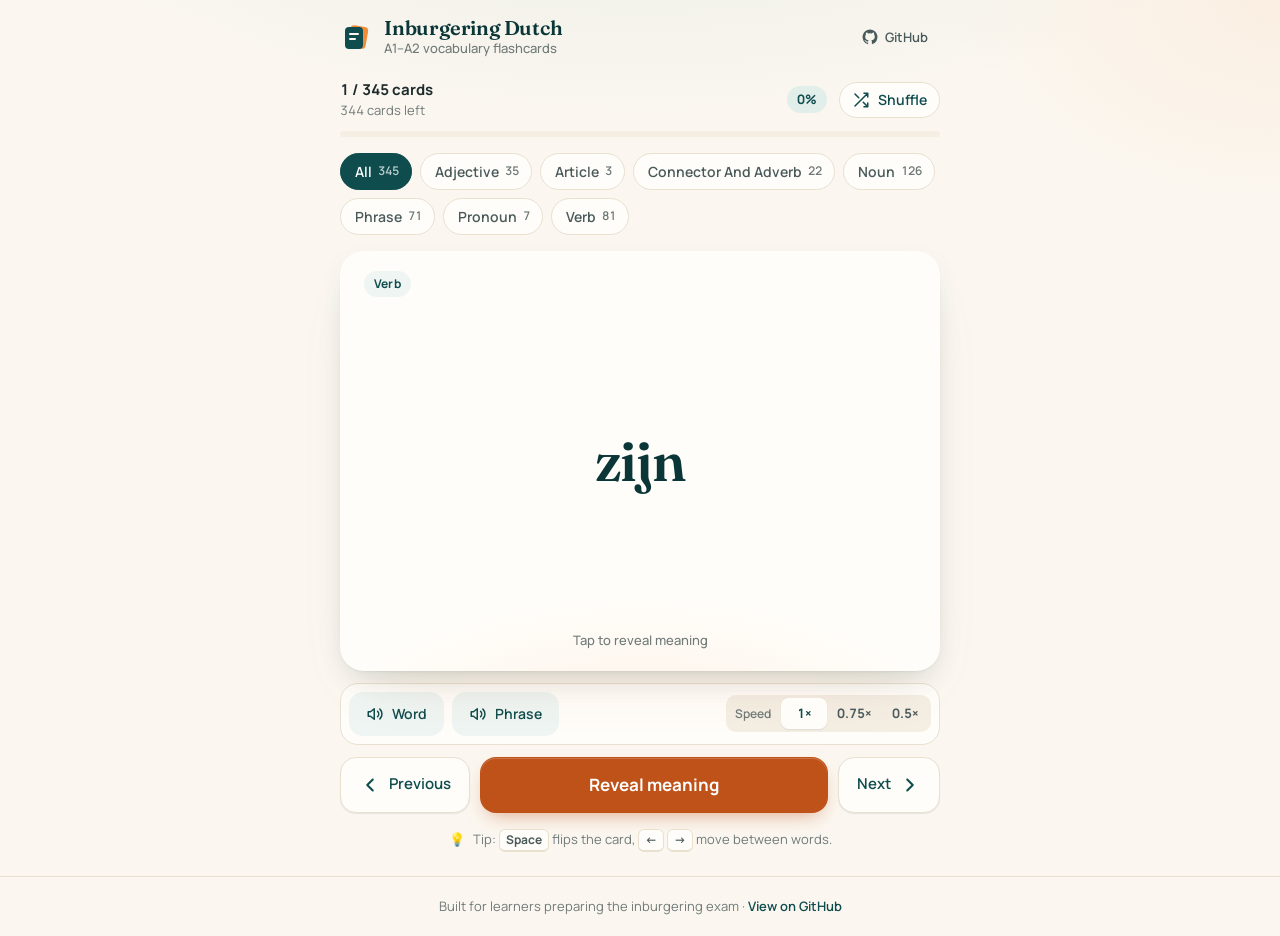
==== index.html @ 15e7867c "(feat) redesign flash cards design" ====
<!--
  Inburgering Dutch Vocabulary Flashcard Game

  This offline HTML page presents a set of essential Dutch words typically
  encountered in integration (inburgering) exams. Each flashcard shows a
  Dutch word on the front and reveals its English translation along with
  an example sentence (in Dutch and English) on the back. Players can
  navigate through the deck, shuffle the order and flip the card to test
  their memory. The interface is intentionally minimal so it works
  across devices, including iOS iPad browsers that support local
  HTML/JavaScript files. Note: Safari on iOS may not open HTML files
  directly from the Files app; open it using a third‑party browser like
  Edge or Chrome or host it on a simple web server.
-->
<!DOCTYPE html>
<html lang="en">
<head>
  <meta charset="UTF-8">
  <meta name="viewport" content="width=device-width, initial-scale=1.0, viewport-fit=cover">
  <title>Inburgering Dutch Vocabulary Flashcards</title>
  <meta name="description" content="Free flashcards for the Dutch inburgering exam (A1/A2): essential words with English translations, example sentences and Dutch pronunciation.">
  <meta name="theme-color" content="#fbf7f0">
  <link rel="icon" href="assets/img/favicon.ico" type="image/x-icon">
  <link rel="preconnect" href="https://fonts.googleapis.com">
  <link rel="preconnect" href="https://fonts.gstatic.com" crossorigin>
  <link rel="stylesheet" href="https://fonts.googleapis.com/css2?family=Fraunces:ital,opsz,wght@0,9..144,500;0,9..144,600;1,9..144,400&family=Manrope:wght@400;500;600;700&display=swap">
  <link rel="stylesheet" href="assets/css/style.css">
</head>
<body>
  <header class="site-header">
    <div class="brand">
      <span class="brand-mark" aria-hidden="true">
        <svg viewBox="0 0 32 32" width="32" height="32">
          <rect x="9" y="5" width="18" height="22" rx="4" fill="#f28c38" transform="rotate(10 18 16)"/>
          <rect x="5" y="6" width="18" height="22" rx="4" fill="#0f4c4d"/>
          <path d="M10 13h8M10 18h5" stroke="#fbf7f0" stroke-width="2" stroke-linecap="round"/>
        </svg>
      </span>
      <div class="brand-text">
        <h1>Inburgering Dutch</h1>
        <p>A1–A2 vocabulary flashcards</p>
      </div>
    </div>
    <a class="header-link" href="https://github.com/guilhermeborgesbastos/Inburgering-Flashcard-Game-AI" target="_blank" rel="noopener">
      <svg viewBox="0 0 24 24" width="18" height="18" aria-hidden="true"><path fill="currentColor" d="M12 2a10 10 0 0 0-3.16 19.49c.5.09.68-.22.68-.48v-1.7c-2.78.6-3.37-1.34-3.37-1.34-.45-1.15-1.11-1.46-1.11-1.46-.91-.62.07-.6.07-.6 1 .07 1.53 1.03 1.53 1.03.9 1.52 2.34 1.08 2.91.83.09-.65.35-1.09.63-1.34-2.22-.25-4.55-1.11-4.55-4.94 0-1.09.39-1.98 1.03-2.68-.1-.25-.45-1.27.1-2.64 0 0 .84-.27 2.75 1.02a9.5 9.5 0 0 1 5 0c1.91-1.29 2.75-1.02 2.75-1.02.55 1.37.2 2.39.1 2.64.64.7 1.03 1.59 1.03 2.68 0 3.84-2.34 4.68-4.57 4.93.36.31.68.92.68 1.85v2.74c0 .27.18.58.69.48A10 10 0 0 0 12 2Z"/></svg>
      <span>GitHub</span>
    </a>
  </header>

  <main class="main-content">
    <!-- Progress -->
    <section class="progress-panel" aria-label="Study progress">
      <div class="progress-row">
        <div class="progress-stats">
          <span class="progress-counter" id="progress-counter">0 / 0 cards</span>
          <span class="progress-remaining"><span id="remaining-cards">0 cards</span> left</span>
        </div>
        <span class="progress-percentage" id="progress-percentage">0%</span>
        <button id="shuffle-btn" class="btn btn-ghost" type="button" disabled>
          <svg viewBox="0 0 24 24" width="18" height="18" aria-hidden="true"><path d="M16 3h5v5M4 20 21 3M21 16v5h-5M15 15l6 6M4 4l5 5" fill="none" stroke="currentColor" stroke-width="2" stroke-linecap="round" stroke-linejoin="round"/></svg>
          <span>Shuffle</span>
        </button>
      </div>
      <div class="progress-bar" id="progress-bar" role="progressbar" aria-label="Position in deck" aria-valuemin="0" aria-valuemax="100" aria-valuenow="0">
        <div class="progress-bar-fill"></div>
      </div>
    </section>

    <!-- Category filter (chips are generated from the card data) -->
    <nav class="category-filter" id="category-filter" aria-label="Filter by category"></nav>

    <!-- Flashcard -->
    <section class="study" aria-label="Flashcard">
      <div class="card-stage">
        <div class="card" id="card" role="button" tabindex="0" aria-live="polite">
          <div class="card-side card-front" id="card-front">
            <span class="card-skeleton" aria-hidden="true"></span>
            <span class="card-hint">Loading cards…</span>
          </div>
          <div class="card-side card-back" id="card-back" aria-hidden="true"></div>
        </div>
      </div>

      <!-- Pronunciation -->
      <div class="listen-bar">
        <div class="listen-buttons">
          <button id="play-word-btn" class="btn btn-soft audio-btn" type="button">
            <svg viewBox="0 0 24 24" width="18" height="18" aria-hidden="true"><path d="M11 5 6 9H3v6h3l5 4V5ZM15.5 8.5a5 5 0 0 1 0 7M18.5 5.5a9 9 0 0 1 0 13" fill="none" stroke="currentColor" stroke-width="2" stroke-linecap="round" stroke-linejoin="round"/></svg>
            <span>Word</span>
          </button>
          <button id="play-example-btn" class="btn btn-soft audio-btn" type="button">
            <svg viewBox="0 0 24 24" width="18" height="18" aria-hidden="true"><path d="M11 5 6 9H3v6h3l5 4V5ZM15.5 8.5a5 5 0 0 1 0 7M18.5 5.5a9 9 0 0 1 0 13" fill="none" stroke="currentColor" stroke-width="2" stroke-linecap="round" stroke-linejoin="round"/></svg>
            <span>Phrase</span>
          </button>
        </div>
        <fieldset class="speed-control">
          <legend class="visually-hidden">Pronunciation speed</legend>
          <span class="speed-label" aria-hidden="true">Speed</span>
          <label title="Normal speed">
            <input type="radio" name="speech-speed" value="normal" checked>
            <span>1×</span>
          </label>
          <label title="Slower (-25%)">
            <input type="radio" name="speech-speed" value="slower">
            <span>0.75×</span>
          </label>
          <label title="Slow (-50%)">
            <input type="radio" name="speech-speed" value="slow">
            <span>0.5×</span>
          </label>
        </fieldset>
      </div>

      <!-- Primary study controls -->
      <div class="action-bar">
        <button id="prev-btn" class="btn btn-nav" type="button" aria-label="Previous card" disabled>
          <svg viewBox="0 0 24 24" width="22" height="22" aria-hidden="true"><path d="m15 18-6-6 6-6" fill="none" stroke="currentColor" stroke-width="2.25" stroke-linecap="round" stroke-linejoin="round"/></svg>
          <span class="btn-nav-text">Previous</span>
        </button>
        <button id="reveal-btn" class="btn btn-primary" type="button" disabled>Reveal meaning</button>
        <button id="next-btn" class="btn btn-nav" type="button" aria-label="Next card" disabled>
          <span class="btn-nav-text">Next</span>
          <svg viewBox="0 0 24 24" width="22" height="22" aria-hidden="true"><path d="m9 18 6-6-6-6" fill="none" stroke="currentColor" stroke-width="2.25" stroke-linecap="round" stroke-linejoin="round"/></svg>
        </button>
      </div>
    </section>

    <p class="tip-section">
      <span class="tip-icon" aria-hidden="true">💡</span>
      <span id="tip-text">Tip: Use Shuffle to mix things up and improve retention.</span>
    </p>
  </main>

  <footer class="site-footer">
    <p>Built for learners preparing the inburgering exam ·
      <a href="https://github.com/guilhermeborgesbastos/Inburgering-Flashcard-Game-AI" target="_blank" rel="noopener">View on GitHub</a>
    </p>
  </footer>

  <!-- Google tag (gtag.js) -->
  <script async src="https://www.googletagmanager.com/gtag/js?id=G-21RSDRNMG3"></script>
  <script>
    window.dataLayer = window.dataLayer || [];
    function gtag(){dataLayer.push(arguments);}
    gtag('js', new Date());

    gtag('config', 'G-21RSDRNMG3');
  </script>

  <script src="assets/js/app.js"></script>
</body>
</html>
---- assets/css/style.css ----
:root {
  --ivory: #fbf7f0;
  --surface: #fffdf9;
  --surface-sunk: #f4eee3;
  --line: #e9e0d0;
  --ink: #1d2b2c;
  --ink-soft: #4a5a5b;
  --muted: #6f7a78;
  --teal-900: #0b3637;
  --teal-700: #0f4c4d;
  --teal-500: #2a7372;
  --teal-100: #e1eeea;
  --teal-50: #eef5f2;
  --orange: #f28c38;
  --orange-deep: #bf5219;
  --orange-deeper: #a54514;
  --orange-50: #fdf0e4;

  --font-ui: 'Manrope', -apple-system, BlinkMacSystemFont, 'Segoe UI', Roboto, sans-serif;
  --font-display: 'Fraunces', Georgia, 'Times New Roman', serif;

  --radius-sm: 10px;
  --radius-md: 14px;
  --radius-lg: 24px;
  --shadow-sm: 0 1px 2px rgba(15, 76, 77, 0.06), 0 1px 1px rgba(15, 76, 77, 0.04);
  --shadow-card: 0 1px 2px rgba(15, 76, 77, 0.06), 0 12px 32px -12px rgba(15, 76, 77, 0.22), 0 28px 60px -30px rgba(191, 82, 25, 0.18);
  --ease-out: cubic-bezier(0.22, 1, 0.36, 1);
  --focus-ring: 0 0 0 3px var(--ivory), 0 0 0 5px var(--teal-500);
}

* {
  box-sizing: border-box;
}

html {
  min-height: 100%;
  height: 100%;
  -webkit-text-size-adjust: 100%;
}

body {
  font-family: var(--font-ui);
  background-color: var(--ivory);
  background-image:
    radial-gradient(60rem 28rem at 50% -12rem, rgba(42, 115, 114, 0.10), transparent 70%),
    radial-gradient(30rem 20rem at 100% 0, rgba(242, 140, 56, 0.08), transparent 70%);
  background-repeat: no-repeat;
  margin: 0;
  padding: 0;
  display: flex;
  flex-direction: column;
  align-items: center;
  min-height: 100%;
  min-height: -webkit-fill-available;
  min-height: 100dvh;
  overscroll-behavior-y: contain;
  color: var(--ink);
  line-height: 1.5;
  -webkit-font-smoothing: antialiased;
  -webkit-tap-highlight-color: transparent;
}

button,
input {
  font: inherit;
  color: inherit;
}

.visually-hidden {
  position: absolute;
  width: 1px;
  height: 1px;
  margin: -1px;
  padding: 0;
  overflow: hidden;
  clip: rect(0 0 0 0);
  white-space: nowrap;
  border: 0;
}

/* Header */

.site-header {
  width: 100%;
  max-width: 640px;
  display: flex;
  align-items: center;
  justify-content: space-between;
  gap: 16px;
  padding: max(16px, env(safe-area-inset-top)) 20px 4px;
}

.brand {
  display: flex;
  align-items: center;
  gap: 12px;
}

.brand-mark {
  display: flex;
  flex-shrink: 0;
}

.brand-text h1 {
  margin: 0;
  font-family: var(--font-display);
  font-size: 1.25rem;
  font-weight: 600;
  letter-spacing: -0.01em;
  line-height: 1.15;
  color: var(--teal-900);
}

.brand-text p {
  margin: 0;
  font-size: 0.8125rem;
  font-weight: 500;
  color: var(--muted);
}

.header-link {
  display: inline-flex;
  align-items: center;
  gap: 6px;
  padding: 8px 12px;
  border-radius: 999px;
  font-size: 0.8125rem;
  font-weight: 600;
  color: var(--ink-soft);
  text-decoration: none;
  transition: background-color 0.2s, color 0.2s;
}

.header-link:hover {
  background-color: var(--teal-50);
  color: var(--teal-700);
}

.header-link:focus-visible {
  outline: none;
  box-shadow: var(--focus-ring);
}

/* Layout */

.main-content {
  width: 100%;
  max-width: 640px;
  padding: 16px 20px 24px;
  display: flex;
  flex-direction: column;
  gap: 16px;
  flex: 1;
}

/* Progress */

.progress-panel {
  display: flex;
  flex-direction: column;
  gap: 10px;
}

.progress-row {
  display: flex;
  align-items: center;
  gap: 12px;
}

.progress-stats {
  display: flex;
  flex-direction: column;
  flex: 1;
  min-width: 0;
}

.progress-counter {
  font-size: 0.9375rem;
  font-weight: 700;
  color: var(--ink);
  font-variant-numeric: tabular-nums;
}

.progress-remaining {
  font-size: 0.8125rem;
  color: var(--muted);
  font-variant-numeric: tabular-nums;
}

.progress-percentage {
  font-size: 0.8125rem;
  font-weight: 700;
  color: var(--teal-700);
  background-color: var(--teal-100);
  padding: 4px 10px;
  border-radius: 999px;
  font-variant-numeric: tabular-nums;
}

.progress-bar {
  width: 100%;
  height: 6px;
  background-color: var(--surface-sunk);
  border-radius: 999px;
  overflow: hidden;
}

.progress-bar-fill {
  height: 100%;
  width: 0;
  border-radius: inherit;
  background: linear-gradient(90deg, var(--teal-500), var(--teal-700));
  transition: width 0.4s var(--ease-out);
}

/* Category chips */

.category-filter {
  display: flex;
  flex-wrap: wrap;
  gap: 8px;
}

.chip {
  display: inline-flex;
  align-items: center;
  gap: 6px;
  padding: 7px 12px 7px 14px;
  border: 1px solid var(--line);
  border-radius: 999px;
  background-color: var(--surface);
  font-size: 0.875rem;
  font-weight: 600;
  color: var(--ink-soft);
  white-space: nowrap;
  cursor: pointer;
  transition: background-color 0.2s, border-color 0.2s, color 0.2s, transform 0.15s;
}

.chip-count {
  font-size: 0.75rem;
  font-weight: 600;
  color: var(--muted);
  font-variant-numeric: tabular-nums;
  transition: color 0.2s;
}

.chip:hover {
  border-color: var(--teal-500);
  color: var(--teal-700);
}

.chip:active {
  transform: scale(0.97);
}

.chip[aria-pressed="true"] {
  background-color: var(--teal-700);
  border-color: var(--teal-700);
  color: #fff;
}

.chip[aria-pressed="true"] .chip-count {
  color: rgba(255, 255, 255, 0.72);
}

.chip:focus-visible {
  outline: none;
  box-shadow: var(--focus-ring);
}

/* Flashcard */

.study {
  display: flex;
  flex-direction: column;
  gap: 12px;
}

.card-stage {
  perspective: 1400px;
}

.card {
  position: relative;
  width: 100%;
  height: 320px;
  height: clamp(300px, 48vh, 420px);
  height: clamp(300px, 48dvh, 420px);
  transform-style: preserve-3d;
  transition: transform 0.6s var(--ease-out);
  cursor: pointer;
  border-radius: var(--radius-lg);
  outline: none;
}

.card.no-transition {
  transition: none;
}

.card.flip {
  transform: rotateY(180deg);
}

.card:focus-visible .card-side {
  box-shadow: var(--shadow-card), var(--focus-ring);
}

.card-side {
  position: absolute;
  inset: 0;
  display: flex;
  flex-direction: column;
  padding: 24px 28px;
  border-radius: var(--radius-lg);
  background-color: var(--surface);
  box-shadow: var(--shadow-card);
  -webkit-backface-visibility: hidden;
  backface-visibility: hidden;
  overflow: hidden;
}

.card-front {
  align-items: center;
  justify-content: center;
  text-align: center;
  background-image: radial-gradient(28rem 14rem at 50% 120%, var(--orange-50), transparent 70%);
}

.card-back {
  transform: rotateY(180deg);
  justify-content: flex-start;
  gap: 4px;
  overflow-y: auto;
  border-top: 4px solid var(--orange);
}

.card-tag {
  position: absolute;
  top: 20px;
  left: 24px;
  padding: 4px 10px;
  border-radius: 999px;
  background-color: var(--teal-50);
  color: var(--teal-700);
  font-size: 0.75rem;
  font-weight: 700;
  letter-spacing: 0.02em;
}

.card-back .card-tag {
  position: static;
  align-self: flex-start;
  margin-bottom: 12px;
}

.card-word {
  margin: 0;
  max-width: 100%;
  font-family: var(--font-display);
  font-size: clamp(2.25rem, 9vw, 3.5rem);
  font-weight: 600;
  line-height: 1.1;
  letter-spacing: -0.02em;
  color: var(--teal-900);
  overflow-wrap: anywhere;
  text-wrap: balance;
}

.card-word.is-long {
  font-size: clamp(1.625rem, 6vw, 2.375rem);
  line-height: 1.2;
}

.card-hint {
  position: absolute;
  bottom: 20px;
  left: 0;
  right: 0;
  font-size: 0.8125rem;
  font-weight: 500;
  color: var(--muted);
}

.card-label {
  font-size: 0.75rem;
  font-weight: 700;
  letter-spacing: 0.04em;
  color: var(--muted);
}

.card-translation {
  margin: 0 0 16px;
  font-family: var(--font-display);
  font-size: clamp(1.625rem, 6vw, 2.25rem);
  font-weight: 600;
  line-height: 1.15;
  letter-spacing: -0.015em;
  color: var(--teal-900);
  text-wrap: balance;
}

.card-translation.is-long {
  font-size: clamp(1.25rem, 4.5vw, 1.625rem);
  line-height: 1.25;
}

.card-example {
  margin-top: auto;
  padding: 14px 16px;
  border-radius: var(--radius-md);
  background-color: var(--ivory);
  display: flex;
  flex-direction: column;
  gap: 4px;
}

.example-nl {
  margin: 0;
  font-family: var(--font-display);
  font-style: italic;
  font-size: 1.125rem;
  line-height: 1.4;
  color: var(--ink);
  text-wrap: pretty;
}

.example-en {
  margin: 0;
  font-size: 0.875rem;
  color: var(--ink-soft);
  text-wrap: pretty;
}

.card-message {
  margin: 0;
  font-family: var(--font-display);
  font-size: 1.75rem;
  font-weight: 600;
  color: var(--teal-900);
}

.card-message-detail {
  margin: 8px 0 0;
  max-width: 32ch;
  font-size: 0.9375rem;
  color: var(--ink-soft);
}

.card-back .card-message-detail {
  max-width: none;
}

.card-skeleton {
  width: 55%;
  height: 44px;
  border-radius: var(--radius-sm);
  background: linear-gradient(90deg, var(--surface-sunk) 0%, var(--ivory) 50%, var(--surface-sunk) 100%);
  background-size: 200% 100%;
  animation: shimmer 1.4s linear infinite;
}

@keyframes shimmer {
  to { background-position: -200% 0; }
}

.card.enter-next .card-front > * {
  animation: enter-next 0.32s var(--ease-out);
}

.card.enter-prev .card-front > * {
  animation: enter-prev 0.32s var(--ease-out);
}

@keyframes enter-next {
  from { opacity: 0; transform: translateX(16px); }
}

@keyframes enter-prev {
  from { opacity: 0; transform: translateX(-16px); }
}

/* Buttons */

.btn {
  display: inline-flex;
  align-items: center;
  justify-content: center;
  gap: 8px;
  min-height: 44px;
  padding: 10px 16px;
  border: 1px solid transparent;
  border-radius: var(--radius-md);
  background: none;
  font-size: 0.9375rem;
  font-weight: 600;
  cursor: pointer;
  user-select: none;
  -webkit-user-select: none;
  transition: background-color 0.2s, border-color 0.2s, color 0.2s, box-shadow 0.2s, transform 0.15s var(--ease-out);
}

.btn:active:not(:disabled) {
  transform: scale(0.97);
}

.btn:focus-visible {
  outline: none;
  box-shadow: var(--focus-ring);
}

.btn:disabled {
  opacity: 0.45;
  cursor: not-allowed;
}

.btn svg {
  flex-shrink: 0;
}

.btn-primary {
  flex: 1;
  min-height: 56px;
  background-color: var(--orange-deep);
  color: #fff;
  font-size: 1.0625rem;
  font-weight: 700;
  border-radius: 16px;
  box-shadow: 0 1px 0 rgba(255, 255, 255, 0.2) inset, 0 8px 20px -8px rgba(191, 82, 25, 0.55);
}

.btn-primary:hover:not(:disabled) {
  background-color: var(--orange-deeper);
}

.btn-nav {
  min-height: 56px;
  padding: 10px 18px;
  border-color: var(--line);
  background-color: var(--surface);
  color: var(--teal-700);
  border-radius: 16px;
  box-shadow: var(--shadow-sm);
}

.btn-nav:hover:not(:disabled) {
  border-color: var(--teal-500);
  background-color: var(--teal-50);
}

.btn-ghost {
  min-height: 36px;
  padding: 6px 12px;
  border-color: var(--line);
  background-color: var(--surface);
  color: var(--teal-700);
  font-size: 0.875rem;
  border-radius: 999px;
}

.btn-ghost:hover:not(:disabled) {
  border-color: var(--teal-500);
  background-color: var(--teal-50);
}

.btn-soft {
  background-color: var(--teal-50);
  color: var(--teal-700);
  font-size: 0.875rem;
}

.btn-soft:hover:not(:disabled) {
  background-color: var(--teal-100);
}

.audio-btn.playing {
  background-color: var(--teal-700);
  color: #fff;
  opacity: 1;
}

.audio-btn.playing svg {
  animation: pulse 1s ease-in-out infinite;
}

@keyframes pulse {
  50% { opacity: 0.45; }
}

/* Pronunciation bar */

.listen-bar {
  display: flex;
  align-items: center;
  justify-content: space-between;
  gap: 12px;
  padding: 8px;
  border: 1px solid var(--line);
  border-radius: 18px;
  background-color: var(--surface);
}

.listen-buttons {
  display: flex;
  gap: 8px;
}

.speed-control {
  display: flex;
  align-items: center;
  gap: 2px;
  margin: 0;
  padding: 3px;
  border: 0;
  border-radius: var(--radius-sm);
  background-color: var(--surface-sunk);
}

.speed-label {
  padding: 0 8px 0 6px;
  font-size: 0.75rem;
  font-weight: 600;
  color: var(--muted);
}

.speed-control label {
  position: relative;
  cursor: pointer;
}

.speed-control input {
  position: absolute;
  opacity: 0;
  pointer-events: none;
}

.speed-control label span {
  display: block;
  min-width: 46px;
  padding: 6px 8px;
  border-radius: 8px;
  font-size: 0.8125rem;
  font-weight: 700;
  text-align: center;
  color: var(--ink-soft);
  font-variant-numeric: tabular-nums;
  transition: background-color 0.2s, color 0.2s, box-shadow 0.2s;
}

.speed-control label:hover span {
  color: var(--teal-700);
}

.speed-control input:checked + span {
  background-color: var(--surface);
  color: var(--teal-700);
  box-shadow: var(--shadow-sm);
}

.speed-control input:focus-visible + span {
  box-shadow: var(--focus-ring);
}

/* Action bar */

.action-bar {
  display: flex;
  align-items: stretch;
  gap: 10px;
}

/* Tip & footer */

.tip-section {
  margin: 0;
  display: flex;
  align-items: center;
  justify-content: center;
  gap: 8px;
  font-size: 0.8125rem;
  color: var(--muted);
  text-align: center;
  text-wrap: balance;
}

kbd {
  display: inline-block;
  min-width: 1.6em;
  padding: 1px 6px;
  border: 1px solid var(--line);
  border-bottom-width: 2px;
  border-radius: 6px;
  background-color: var(--surface);
  font-family: var(--font-ui);
  font-size: 0.75rem;
  font-weight: 700;
  color: var(--ink-soft);
  text-align: center;
}

.site-footer {
  width: 100%;
  padding: 20px 20px max(20px, env(safe-area-inset-bottom));
  text-align: center;
  font-size: 0.8125rem;
  color: var(--muted);
  border-top: 1px solid var(--line);
}

.site-footer p {
  margin: 0;
}

.site-footer a {
  color: var(--teal-700);
  font-weight: 600;
  text-decoration: none;
}

.site-footer a:hover {
  text-decoration: underline;
}

/* Mobile */

@media (max-width: 640px) {
  .site-header {
    padding-left: 16px;
    padding-right: 16px;
  }

  .header-link span {
    display: none;
  }

  .main-content {
    padding: 12px 16px 0;
    gap: 14px;
  }

  .category-filter {
    flex-wrap: nowrap;
    overflow-x: auto;
    margin: 0 -16px;
    padding: 2px 16px;
    scroll-padding: 0 16px;
    scrollbar-width: none;
    -webkit-mask-image: linear-gradient(90deg, transparent 0, #000 16px, #000 calc(100% - 24px), transparent);
    mask-image: linear-gradient(90deg, transparent 0, #000 16px, #000 calc(100% - 24px), transparent);
  }

  .category-filter::-webkit-scrollbar {
    display: none;
  }

  .card-side {
    padding: 20px;
  }

  .card-tag {
    top: 16px;
    left: 20px;
  }

  .listen-bar {
    flex-wrap: wrap;
  }

  .listen-buttons {
    flex: 1;
  }

  .listen-buttons .btn {
    flex: 1;
  }

  .speed-control {
    flex: 1 1 100%;
    justify-content: space-between;
  }

  .speed-control label {
    flex: 1;
  }

  /* Keep the main study actions within thumb reach */
  .action-bar {
    position: sticky;
    bottom: 0;
    z-index: 10;
    margin: 0 -16px;
    padding: 10px 16px max(12px, env(safe-area-inset-bottom));
    background: linear-gradient(to bottom, rgba(251, 247, 240, 0), var(--ivory) 30%);
  }

  .btn-nav {
    padding: 10px 16px;
  }

  .btn-nav-text {
    display: none;
  }

  .tip-section {
    padding-bottom: 20px;
  }
}

@media (prefers-reduced-motion: reduce) {
  .card {
    transition: none;
  }

  .card.flip {
    transform: none;
  }

  .card-back {
    transform: none;
    opacity: 0;
    visibility: hidden;
  }

  .card.flip .card-front {
    opacity: 0;
    visibility: hidden;
  }

  .card.flip .card-back {
    opacity: 1;
    visibility: visible;
  }

  .card.enter-next .card-front > *,
  .card.enter-prev .card-front > *,
  .audio-btn.playing svg,
  .card-skeleton {
    animation: none;
  }
}
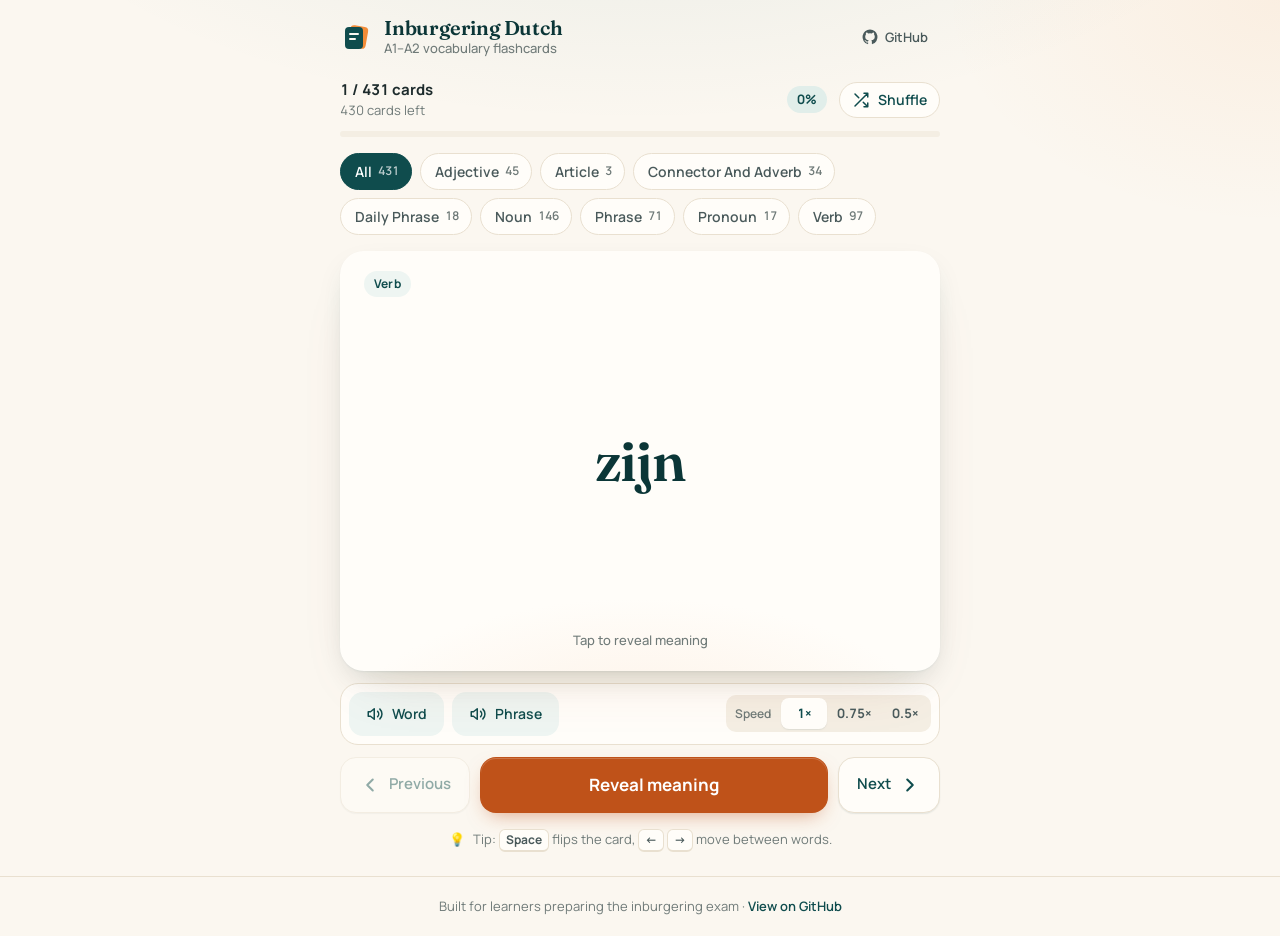
==== commit 0928dd0b: "(feat) persist study progress with Start over and no repeats" ====
--- a/index.html
+++ b/index.html
@@ -24,7 +24,7 @@
   <link rel="preconnect" href="https://fonts.googleapis.com">
   <link rel="preconnect" href="https://fonts.gstatic.com" crossorigin>
   <link rel="stylesheet" href="https://fonts.googleapis.com/css2?family=Fraunces:ital,opsz,wght@0,9..144,500;0,9..144,600;1,9..144,400&family=Manrope:wght@400;500;600;700&display=swap">
-  <link rel="stylesheet" href="assets/css/style.css">
+  <link rel="stylesheet" href="assets/css/style.css?v=861f9956a106">
 </head>
 <body>
   <header class="site-header">
@@ -53,7 +53,7 @@
       <div class="progress-row">
         <div class="progress-stats">
           <span class="progress-counter" id="progress-counter">0 / 0 cards</span>
-          <span class="progress-remaining"><span id="remaining-cards">0 cards</span> left</span>
+          <span class="progress-remaining"><span id="remaining-cards">0 cards</span> left<button id="start-over-btn" class="link-btn" type="button" hidden><span>Start over</span></button></span>
         </div>
         <span class="progress-percentage" id="progress-percentage">0%</span>
         <button id="shuffle-btn" class="btn btn-ghost" type="button" disabled>
@@ -111,6 +111,8 @@
         </fieldset>
       </div>
 
+      <p id="audio-status" class="audio-status" role="status" hidden></p>
+
       <!-- Primary study controls -->
       <div class="action-bar">
         <button id="prev-btn" class="btn btn-nav" type="button" aria-label="Previous card" disabled>
@@ -147,6 +149,6 @@
     gtag('config', 'G-21RSDRNMG3');
   </script>
 
-  <script src="assets/js/app.js"></script>
+  <script src="assets/js/app.js?v=e91327bedc67"></script>
 </body>
 </html>
--- a/assets/css/style.css
+++ b/assets/css/style.css
@@ -838,3 +838,62 @@
     animation: none;
   }
 }
+
+/* Low-key reset next to the remaining count; turns orange while waiting for confirmation. */
+.link-btn {
+  margin-left: 6px;
+  padding: 4px 2px;
+  border: 0;
+  background: none;
+  color: var(--teal-700);
+  font: inherit;
+  font-weight: 700;
+  white-space: nowrap;
+  cursor: pointer;
+}
+
+.link-btn::before {
+  content: '·';
+  display: inline-block;
+  margin-right: 8px;
+  color: var(--muted);
+  font-weight: 400;
+}
+
+.link-btn span {
+  text-decoration: underline;
+  text-underline-offset: 2px;
+}
+
+.link-btn:hover span {
+  color: var(--teal-900);
+}
+
+.link-btn.is-confirming span {
+  color: var(--orange-deep);
+}
+
+.link-btn:focus-visible {
+  outline: none;
+  border-radius: 6px;
+  box-shadow: var(--focus-ring);
+}
+
+@media (max-width: 640px) {
+  .link-btn {
+    display: block;
+    margin-left: 0;
+    padding-left: 0;
+  }
+
+  .link-btn::before {
+    display: none;
+  }
+}
+
+/* Only shown when pronunciation needs attention. */
+.audio-status {
+  margin: 0;
+  color: var(--ink-soft);
+  font-size: 0.8125rem;
+}
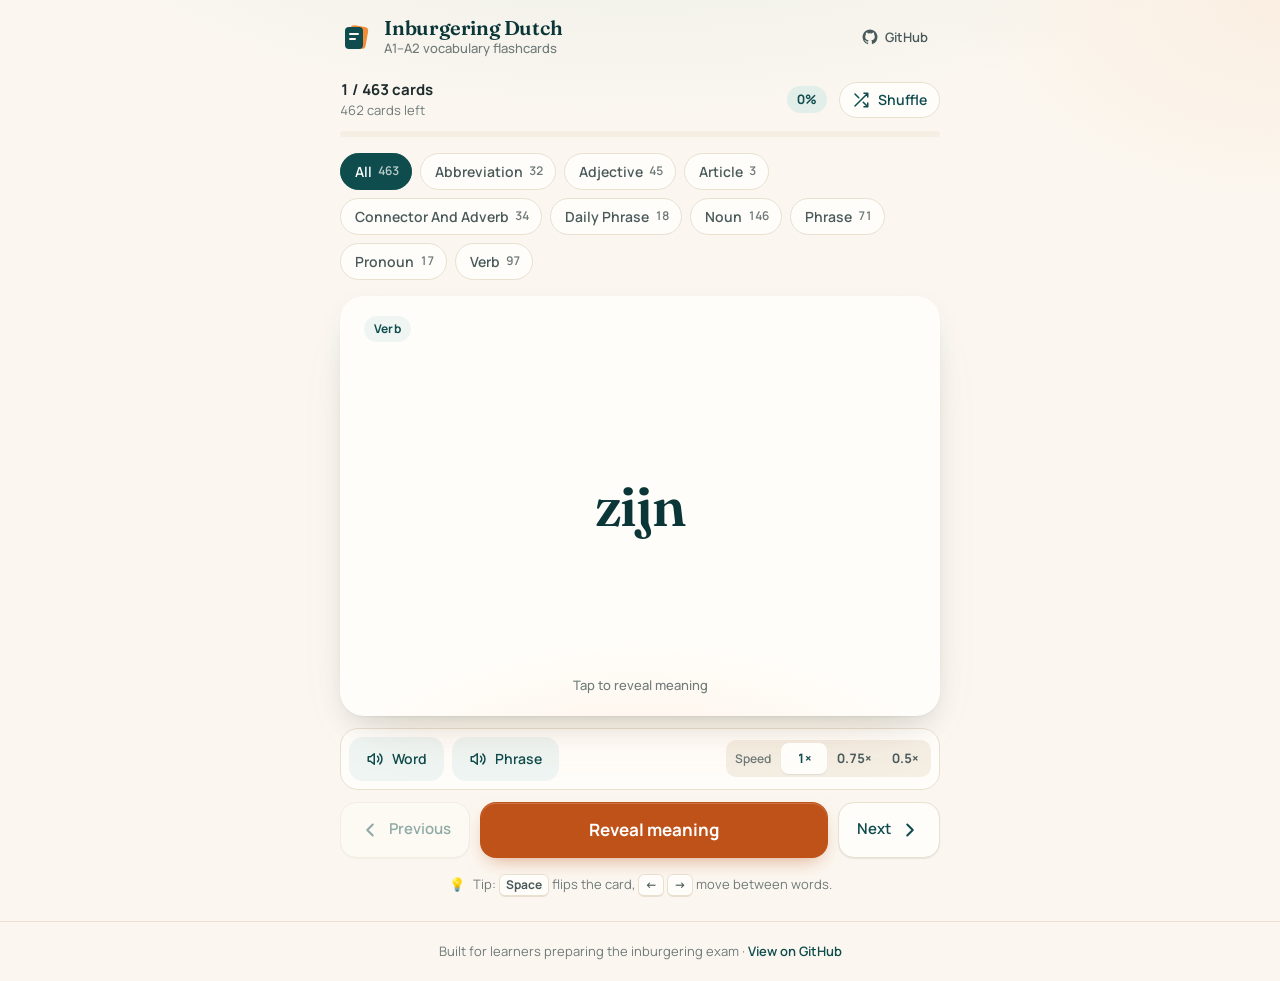
==== commit ea74e766: "(fix) wrap long translation words so cards fit at 320px Co-Authored-By: Claude Opus 5.5 <noreply@ant" ====
--- a/index.html
+++ b/index.html
@@ -24,7 +24,7 @@
   <link rel="preconnect" href="https://fonts.googleapis.com">
   <link rel="preconnect" href="https://fonts.gstatic.com" crossorigin>
   <link rel="stylesheet" href="https://fonts.googleapis.com/css2?family=Fraunces:ital,opsz,wght@0,9..144,500;0,9..144,600;1,9..144,400&family=Manrope:wght@400;500;600;700&display=swap">
-  <link rel="stylesheet" href="assets/css/style.css?v=861f9956a106">
+  <link rel="stylesheet" href="assets/css/style.css?v=7e03338c6c58">
 </head>
 <body>
   <header class="site-header">
@@ -149,6 +149,6 @@
     gtag('config', 'G-21RSDRNMG3');
   </script>
 
-  <script src="assets/js/app.js?v=e91327bedc67"></script>
+  <script src="assets/js/app.js?v=cd9864e66dec"></script>
 </body>
 </html>
--- a/assets/css/style.css
+++ b/assets/css/style.css
@@ -397,6 +397,7 @@
   line-height: 1.15;
   letter-spacing: -0.015em;
   color: var(--teal-900);
+  overflow-wrap: anywhere;
   text-wrap: balance;
 }
 
